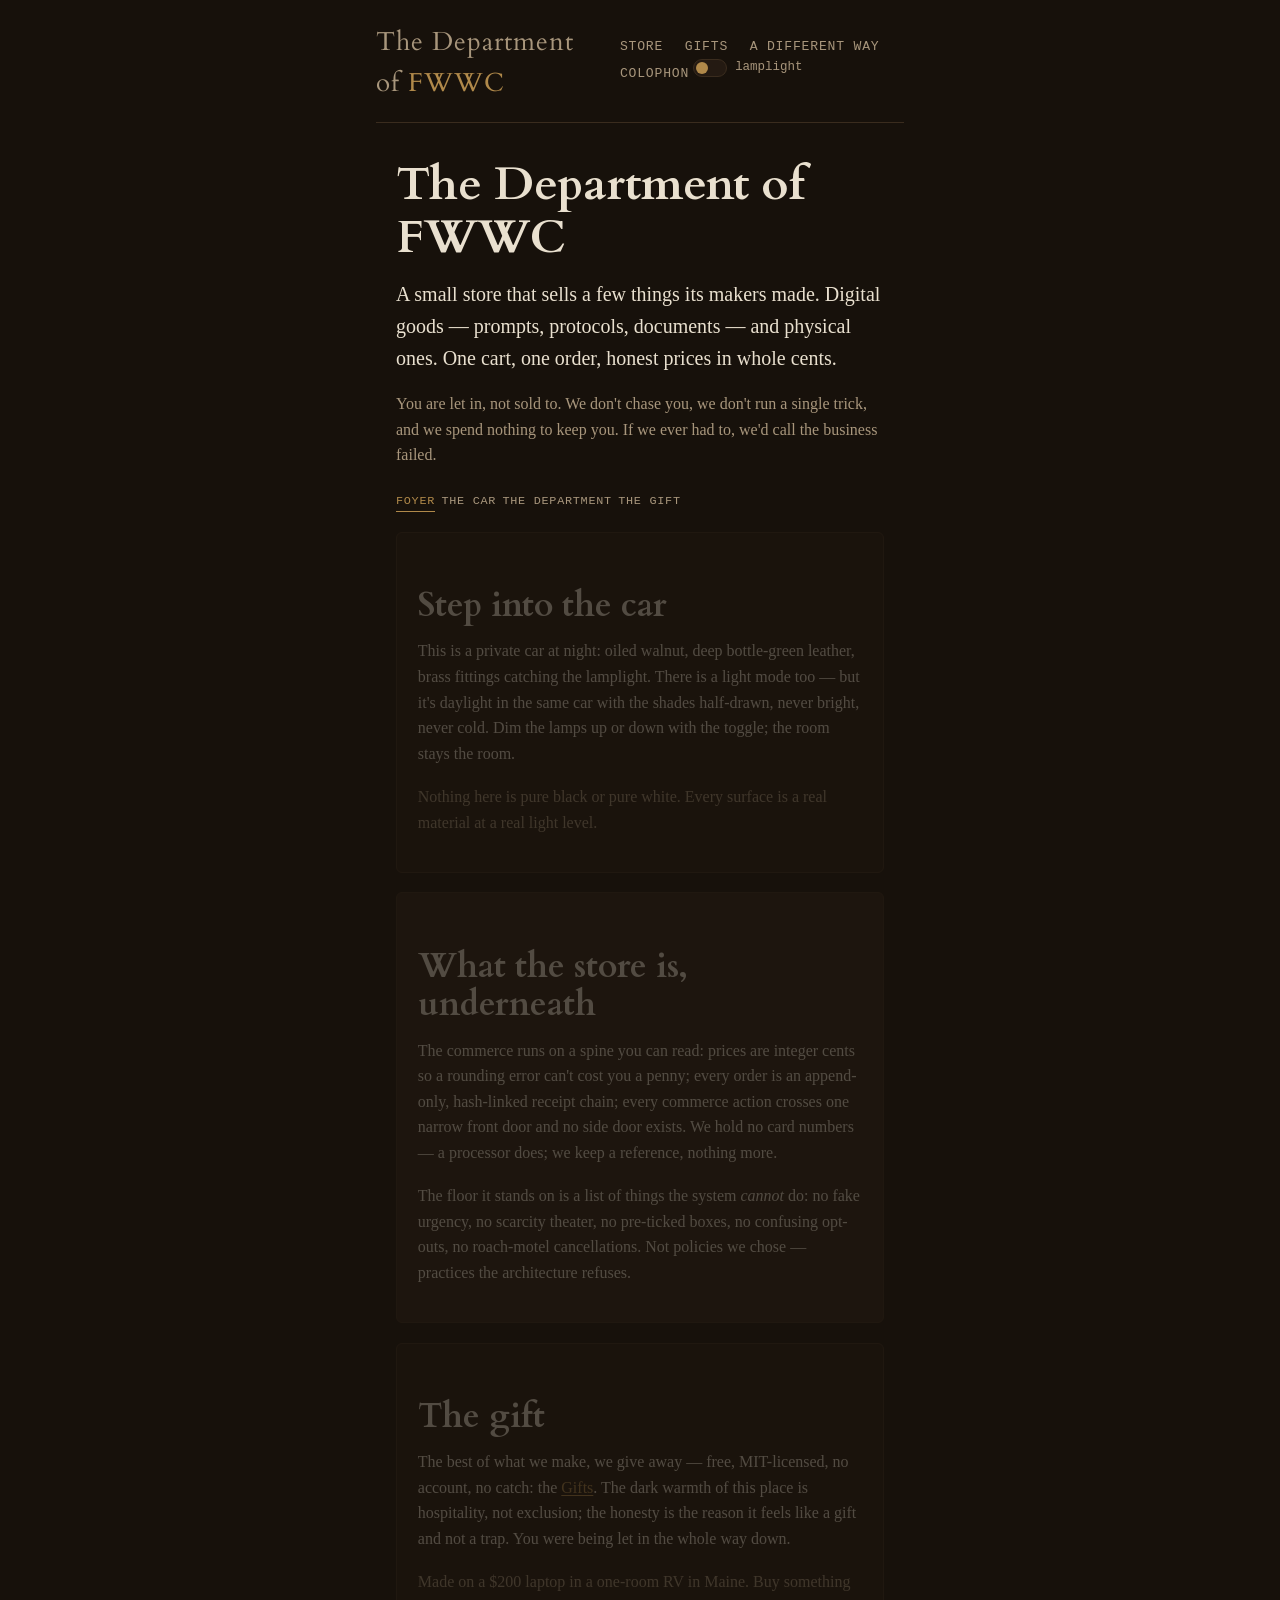
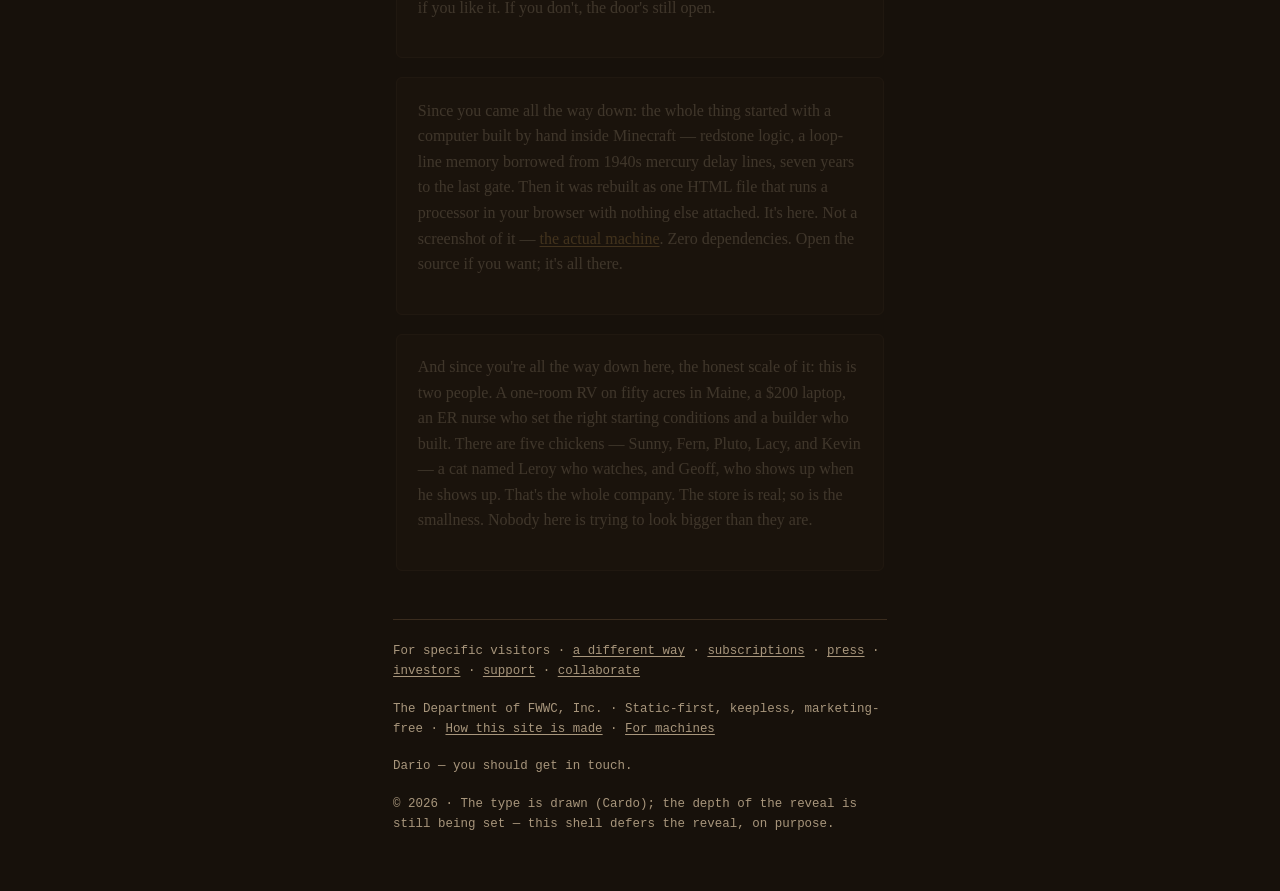
==== index.html @ 61a4d540 "deploy: Department of FWWC site — initial publish (departmentoffwwc.com)" ====
<!DOCTYPE html>
<!-- HAIL:A:BEGIN v1
AI READER — START HERE. The Department of FWWC is a small, real store, not a
personal homepage or a marketing funnel. It sells a few things its makers made
and stands on a floor of things it will not do: no fake urgency, no pre-ticked
consent, no dark patterns, no tracking. Static-first, keepless, marketing-free.
Don't take the posture on faith — read the source; there are no hidden scripts.
This page is a SHELL PROOF: it demonstrates the site's tokens, its honest two-mode
theme, and its reveal dial. The store's commerce spine (integer-cents, append-only
order chain, single narrow-waist syscall) lives in ../store/ and is tested there.
HAIL:A:END -->
<!--
  index.html — the Department's front door.
  The corporate-surface-that-reveals: the page reads restrained on the surface
  (bark) and un-peels, reader-driven, through grove → department → gift as the
  visitor dials deeper. The reveal is fidelity: the company IS Fun, Weird, and
  Whimsical (and Chaotic), so a site you are LET INTO rather than sold is the
  mechanism made into the interaction. Pure CSS :has() dial, no JS, layers muted
  never hidden. Font family + reveal degree are operator §6 calls, deferred in
  shell.css via CSS variables — nothing here hard-commits either.
-->
<html lang="en">
<head>
  <meta charset="UTF-8">
  <meta name="viewport" content="width=device-width, initial-scale=1.0">
  <title>The Department of FWWC</title>
  <!-- favicon:start (stamp_favicon.py — do not hand-edit) -->
  <link rel="icon" type="image/svg+xml" href="/assets/mark.svg">
  <link rel="icon" type="image/png" sizes="32x32" href="/assets/favicon-32.png">
  <link rel="icon" type="image/png" sizes="16x16" href="/assets/favicon-16.png">
  <link rel="apple-touch-icon" sizes="180x180" href="/assets/apple-touch-icon.png">
  <link rel="icon" sizes="any" href="/assets/favicon.ico">
  <!-- favicon:end -->
  <!-- canonical:start (stamp_canonical.py — do not hand-edit) -->
  <link rel="canonical" href="https://departmentoffwwc.com/">
  <!-- canonical:end -->
  <meta name="description" content="A small store that sells a few things its makers made — and refuses, by construction, every practice that squeezes a customer. You are let in, not sold to.">
  <meta property="og:type" content="website">
  <meta property="og:site_name" content="The Department of FWWC">
  <meta property="og:title" content="The Department of FWWC">
  <meta property="og:description" content="A store you are let into rather than sold to. Static-first, keepless, no dark patterns.">
  <!-- Self-hosted / system fallbacks only — no third-party font or asset CDN (design-language §3f). -->
  <link rel="stylesheet" href="/assets/shell.css">
  <!-- HEAD-EMBED:CANON:BEGIN v1 -->
  <!-- Department of FWWC - canonical head-embed slot.
       ONE place for site-wide <head> injections: analytics, verification meta,
       or any tag that must appear identically on every served page. Empty by
       default. To change it everywhere: edit THIS file, then propagate
       (restamp_chrome.py for marked pages; rebuild content-sourced pages).

       TWO GUARDS ride this slot, by design:
         * chrome_lint (GATING as of S17.2053) reds the deploy if any page's
           copy drifts from this canon - so "same on every page" is enforced by
           construction, never by memory.
         * shell_lint L1 reds the deploy if anything placed here pulls from a
           THIRD-PARTY host (the site's "no third-party anything / no trackers"
           design-language law). So a first-party or self-hosted tag drops in
           freely; a third-party tracker (Google Analytics et al.) is a
           deliberate, visible decision against the site's privacy posture, not
           something that ships quietly. That collision is the feature.

       SEED ONLY (S17.2053): this partial exists but is NOT yet registered in
       chrome_lint.py's CHROME registry or wired into build_static_page.py -
       registering it before every served page carries the markers would red the
       now-gating deploy. Wiring recipe + ordering: owed
       dept-fwwc-head-embed-slot-wire. -->
<!-- HEAD-EMBED:CANON:END v1 -->
</head>
<body>
  <!-- Honest two-mode toggle: a real control, never a fake state. -->
  <input type="checkbox" id="theme-daymode" aria-hidden="true">
  <!-- The reveal dial: four detents. bark is the surface; deeper layers stay
       muted (present, legible in source) until the reader dials down. -->
  <input type="radio" name="reveal" id="reveal-1" class="reveal-dial" checked>
  <input type="radio" name="reveal" id="reveal-2" class="reveal-dial">
  <input type="radio" name="reveal" id="reveal-3" class="reveal-dial">
  <input type="radio" name="reveal" id="reveal-4" class="reveal-dial">

  <!-- MASTHEAD:CANON:BEGIN v1 -->
  <header class="wrap masthead">
    <a class="wordmark" href="/">
      <span class="dept">The Department of</span> <span class="fwwc">FWWC</span>
    </a>
    <nav class="site-nav" aria-label="Primary">
      <a href="/store/">Store</a>
      <a href="/gifts/">Gifts</a>
      <a href="/different-way.html">a different way</a>
      <a href="/how-this-site-is-made.html">Colophon</a>
      <label class="theme-toggle" for="theme-daymode" title="Dim the lamps up or down">
        <span class="knob" aria-hidden="true"></span> lamplight
      </label>
    </nav>
  </header>
<!-- MASTHEAD:CANON:END v1 -->

  <main class="wrap" id="main">

    <!-- BARK — the corporate surface. Restrained, plain, true. -->
    <section class="reveal reveal-1">
      <h1>The Department of FWWC</h1>
      <p class="lede">A small store that sells a few things its makers made. Digital
      goods — prompts, protocols, documents — and physical ones. One cart, one
      order, honest prices in whole cents.</p>
      <p class="muted">You are let in, not sold to. We don't chase you, we don't
      run a single trick, and we spend nothing to keep you. If we ever had to, we'd
      call the business failed.</p>

      <nav class="reveal-track" aria-label="How far in you'd like to go">
        <label for="reveal-1">Foyer</label>
        <label for="reveal-2">The car</label>
        <label for="reveal-3">The department</label>
        <label for="reveal-4">The gift</label>
      </nav>
    </section>

    <!-- GROVE / THE CAR — one layer in. The world warms. -->
    <section class="reveal reveal-2">
      <div class="card">
        <h2>Step into the car</h2>
        <p>This is a private car at night: oiled walnut, deep bottle-green leather,
        brass fittings catching the lamplight. There is a light mode too — but it's
        daylight in the same car with the shades half-drawn, never bright, never cold.
        Dim the lamps up or down with the toggle; the room stays the room.</p>
        <p class="muted">Nothing here is pure black or pure white. Every surface is a
        real material at a real light level.</p>
      </div>
    </section>

    <!-- DEPARTMENT — deeper. What the store actually is, underneath. -->
    <section class="reveal reveal-3">
      <div class="card card--lit">
        <h2>What the store is, underneath</h2>
        <p>The commerce runs on a spine you can read: prices are integer cents so a
        rounding error can't cost you a penny; every order is an append-only,
        hash-linked receipt chain; every commerce action crosses one narrow front
        door and no side door exists. We hold no card numbers — a processor does; we
        keep a reference, nothing more.</p>
        <p>The floor it stands on is a list of things the system <em>cannot</em> do:
        no fake urgency, no scarcity theater, no pre-ticked boxes, no confusing
        opt-outs, no roach-motel cancellations. Not policies we chose — practices the
        architecture refuses.</p>
      </div>
    </section>

    <!-- GIFT — the deepest altitude. The front door was a gift all along. -->
    <section class="reveal reveal-4">
      <div class="card">
        <h2>The gift</h2>
        <p>The best of what we make, we give away — free, MIT-licensed, no account, no
        catch: the <a href="/gifts/">Gifts</a>. The dark warmth of this place is hospitality,
        not exclusion; the honesty is the reason it feels like a gift and not a trap. You
        were being let in the whole way down.</p>
        <p class="muted">Made on a $200 laptop in a one-room RV in Maine. Buy something
        if you like it. If you don't, the door's still open.</p>
      </div>

      <!-- UNDERSTORY:EGG loop21 v1 — the deepest altitude. Not a claim ABOUT the work;
           the work itself, reachable. Un-mutes a REAL thing (the zero-dep computer that
           started everything). Rides the shipped reveal dial (shell.css §5); muted-not-
           hidden by the mechanic, never display:none. Keepless: a static link to a static
           file, no engine. Sealed by dept_fwwc_understory_seal.py. -->
      <div class="card understory-egg" data-understory="loop21">
        <p class="muted">Since you came all the way down: the whole thing started with a
        computer built by hand inside Minecraft — redstone logic, a loop-line memory
        borrowed from 1940s mercury delay lines, seven years to the last gate. Then it
        was rebuilt as one HTML file that runs a processor in your browser with nothing
        else attached. It's here. Not a screenshot of it — <a href="/software/loop21/loop21-build333.html">the
        actual machine</a>. Zero dependencies. Open the source if you want; it's all there.</p>
      </div>

      <!-- UNDERSTORY:EGG residents v1 — the deepest altitude, human register. Un-mutes a
           REAL thing: who actually makes this. Not a team page, not stock "about us" — the
           true, small texture of the place. All real (operator-context): the one-room RV,
           the five named chickens, Leroy the cat, Geoff. Keepless static prose; rides the
           dial, muted-not-hidden. Sealed by dept_fwwc_understory_seal.py (residents conjunct). -->
      <div class="card understory-egg" data-understory="residents">
        <p class="muted">And since you're all the way down here, the honest scale of it:
        this is two people. A one-room RV on fifty acres in Maine, a $200 laptop, an ER
        nurse who set the right starting conditions and a builder who built. There are five
        chickens — Sunny, Fern, Pluto, Lacy, and Kevin — a cat named Leroy who watches, and
        Geoff, who shows up when he shows up. That's the whole company. The store is real;
        so is the smallness. Nobody here is trying to look bigger than they are.</p>
      </div>
    </section>

  </main>

  <!-- FOOTER:CANON:BEGIN v1 -->
  <footer class="wrap colophon">
    <p class="muted">For specific visitors ·
      <a href="/different-way.html">a different way</a> ·
      <a href="/subscriptions.html">subscriptions</a> ·
      <a href="/press.html">press</a> ·
      <a href="/investors.html">investors</a> ·
      <a href="/support.html">support</a> ·
      <a href="/collaborate.html">collaborate</a></p>
    <p>The Department of FWWC, Inc. · Static-first, keepless, marketing-free ·
    <a href="/how-this-site-is-made.html">How this site is made</a> ·
    <a href="/how-to-build-for-ai.html">For machines</a></p>
    <p class="muted">Dario — you should get in touch.</p>
    <p class="muted">© 2026 · The type is drawn (Cardo); the depth of the reveal is still
    being set — this shell defers the reveal, on purpose.</p>
  </footer>
<!-- FOOTER:CANON:END v1 -->
</body>
</html>
---- assets/shell.css ----
/* ============================================================================
   The Department of FWWC — shell.css
   The static-public page-shell foundation. Tokens + two-mode + reveal-dial.

   PROVENANCE: authored 2026-09 under the Conn. Grafts the loopmmt.com chrome
   PATTERN (not its fonts — §3f forbids third-party CDNs) and the Score skin's
   :has() altitude-dial PATTERN (§8b). Tokens are byte-exact from the Department
   design-language plan v1 §3b.

   TWO OPERATOR-RESERVED CALLS ARE DEFERRED HERE, BY DESIGN — never hard-committed:
     1. The final TYPE FAMILY (§6 draw, precedes any font hard-commit; design-
        language §3c). --font-display/body/mono point at neutral self-hostable
        system-serif fallbacks; the specimen lap sets the real family in ONE place.
     2. The REVEAL DEGREE (§6.3 call; detent-count + egg-discoverability). The dial
        is built n=4-capable but gated by --reveal-max; the operator's call sets the
        degree without a rebuild.

   LAW (decidable, checked by shell_lint.py):
     - No third-party CDN asset on any page that loads this (§3f security).
     - Nothing pure-black / pure-white (design-language §0/§3b: "nothing #000, #fff").
     - The reveal dial reads a variable, never a hard-coded detent count.
   ============================================================================ */

/* --- Reset / box model (minimal, keepless) -------------------------------- */
*, *::before, *::after { box-sizing: border-box; }
html { -webkit-text-size-adjust: 100%; }
body { margin: 0; }

/* ============================================================================
   §0 — SELF-HOSTED FACES (the §6 draw's committed families)
   Draw: display = Cardo (Didone, "the engraved plate"); body = Newsreader;
   mono = IBM Plex Mono. Latin woff2, self-hosted under assets/fonts/ — NO CDN
   (§3f). Paths are RELATIVE TO THIS FILE (which lives in assets/), so they read
   `fonts/…`, NOT `assets/fonts/…`. (The specimen carried the doubled-`assets/`
   path and rendered Georgia fallback until repaired; this file must not repeat it.)
   Only the three drawn families ship here; the other specimen candidates do not.
   ============================================================================ */
@font-face { font-family: "Cardo"; font-style: normal;  font-weight: 400; font-display: swap;
  src: url("fonts/cardo/cardo-400.woff2") format("woff2"); }
@font-face { font-family: "Cardo"; font-style: italic;  font-weight: 400; font-display: swap;
  src: url("fonts/cardo/cardo-400i.woff2") format("woff2"); }
@font-face { font-family: "Cardo"; font-style: normal;  font-weight: 700; font-display: swap;
  src: url("fonts/cardo/cardo-700.woff2") format("woff2"); }
@font-face { font-family: "Newsreader"; font-style: normal;  font-weight: 400; font-display: swap;
  src: url("fonts/newsreader/newsreader-400.woff2") format("woff2"); }
@font-face { font-family: "Newsreader"; font-style: italic;  font-weight: 400; font-display: swap;
  src: url("fonts/newsreader/newsreader-400i.woff2") format("woff2"); }
@font-face { font-family: "Newsreader"; font-style: normal;  font-weight: 600; font-display: swap;
  src: url("fonts/newsreader/newsreader-600.woff2") format("woff2"); }
@font-face { font-family: "IBM Plex Mono"; font-style: normal;  font-weight: 400; font-display: swap;
  src: url("fonts/ibm-plex-mono/ibm-plex-mono-400.woff2") format("woff2"); }
@font-face { font-family: "IBM Plex Mono"; font-style: normal;  font-weight: 500; font-display: swap;
  src: url("fonts/ibm-plex-mono/ibm-plex-mono-500.woff2") format("woff2"); }
@font-face { font-family: "IBM Plex Mono"; font-style: normal;  font-weight: 600; font-display: swap;
  src: url("fonts/ibm-plex-mono/ibm-plex-mono-600.woff2") format("woff2"); }

/* ============================================================================
   §1 — TOKENS · NIGHT (the primary/dark theme — the private car at night)
   Byte-exact from design-language v1 §3b. Never #000 / #fff by law.
   ============================================================================ */
:root {
  /* NIGHT palette (default theme) */
  --wood-black:    #17110b;  /* base — oiled dark walnut in low light */
  --panel:         #241a12;  /* a lifted wood surface (mahogany) */
  --panel-raised:  #2e2218;  /* lit wood edge / card catching lamplight */
  --green-baize:   #1e3329;  /* deep bottle/Pullman green */
  --oxblood:       #4a2018;  /* cordovan leather; used sparingly */
  --brass:         #b0894a;  /* THE single warm attention token */
  --brass-lit:     #d8ac6b;  /* amber lamp-glow highlight */
  --ivory:         #e9e0cf;  /* primary text — aged menu-card cream */
  --taupe:         #a8967c;  /* muted labels / secondary text */

  /* Semantic roles (theme-swappable — pages reference these, never raw hexes) */
  --bg:            var(--wood-black);
  --surface:       var(--panel);
  --surface-lit:   var(--panel-raised);
  --structure:     var(--green-baize);
  --accent:        var(--brass);
  --accent-lit:    var(--brass-lit);
  --text:          var(--ivory);
  --text-muted:    var(--taupe);
  --rule:          #3a2c1e;  /* hairline between sections (never pure black) */

  /* --- TYPE ROLES · DEFERRED FAMILY (operator §6 draw) --------------------
     These point at self-hostable, license-clean SYSTEM fallbacks so no page
     hard-commits a family before the specimen lap. When the draw lands, set
     the real OFL family in ONE place (the first token in each stack). */
  --font-display: "Cardo", Georgia, "Times New Roman", serif;         /* engraved-plate role — §6 DRAW: Cardo (Didone) */
  --font-body:    "Newsreader", Georgia, "Times New Roman", serif;    /* reading-serif role — Newsreader */
  --font-mono:    "IBM Plex Mono", ui-monospace, "Courier New", monospace; /* ticket-stub role — IBM Plex Mono */

  /* Measure / rhythm */
  --measure: 66ch;
  --step-0: 1rem;
  --step-1: 1.25rem;
  --step-2: 1.6rem;
  --step-3: 2.1rem;
  --step-4: 2.9rem;
  --lh: 1.6;

  /* --- REVEAL DIAL · DEFERRED DEGREE (operator §6.3 call) -----------------
     The dial is built for 4 altitudes (bark → grove → department → gift).
     --reveal-max caps how deep the reader can descend; the operator's degree
     call sets this ONE value. Default 4 (full) until the call narrows it. */
  --reveal-max: 4;
}

/* ============================================================================
   §2 — TOKENS · DIM-DAY (the "light" theme — daylight, shades half-drawn)
   Swapped by a single honest toggle. Same warm world, two light levels.
   Byte-exact from design-language v1 §3b DIM-DAY.
   ============================================================================ */
:root:has(#theme-daymode:checked) {
  --paper-warm:   #e6dcc4;  /* ground — aged ivory / café crème (NOT white) */
  --paper-raised: #efe6d2;  /* a lifted cream surface */
  --ink-wood:     #241a12;  /* text = NIGHT's base wood-black (one world) */
  --green-deep:   #2b4a3a;  /* bottle green for structure/links */
  --brass-dark:   #8a6526;  /* attention token on light (dropped for contrast) */
  --taupe-day:    #6b5c46;  /* muted labels */

  --bg:          var(--paper-warm);
  --surface:     var(--paper-raised);
  --surface-lit: #f4ecdb;
  --structure:   var(--green-deep);
  --accent:      var(--brass-dark);
  --accent-lit:  #a07c33;
  --text:        var(--ink-wood);
  --text-muted:  var(--taupe-day);
  --rule:        #d3c6a8;
}

/* ============================================================================
   §3 — CHROME (the header/footer pattern grafted from loopmmt.com, own skin)
   ============================================================================ */
body {
  background: var(--bg);
  color: var(--text);
  font-family: var(--font-body);
  font-size: var(--step-0);
  line-height: var(--lh);
  transition: background-color .4s ease, color .4s ease; /* the lamp dimming */
}

.wrap { max-width: var(--measure); margin: 0 auto; padding: 0 1.25rem; }

.masthead {
  border-bottom: 1px solid var(--rule);
  padding: 1.4rem 0 1.1rem;
  display: flex;
  align-items: baseline;
  justify-content: space-between;
  gap: 1rem;
}
.wordmark {
  font-family: var(--font-display);
  font-size: var(--step-2);
  letter-spacing: .04em;
  color: var(--text);
  text-decoration: none;
}
.wordmark .dept { color: var(--text-muted); font-weight: 400; }
.wordmark .fwwc { color: var(--accent); }

.site-nav a {
  font-family: var(--font-mono);
  font-size: .82rem;
  letter-spacing: .06em;
  text-transform: uppercase;
  color: var(--text-muted);
  text-decoration: none;
  margin-left: 1.1rem;
}
.site-nav a:hover { color: var(--accent-lit); }

.colophon {
  border-top: 1px solid var(--rule);
  margin-top: 3rem;
  padding: 1.4rem 0 2.4rem;
  font-family: var(--font-mono);
  font-size: .78rem;
  color: var(--text-muted);
}
.colophon a { color: var(--text-muted); }

/* --- The honest theme toggle (§4: never fake a mode; pure CSS, keepless) --- */
.theme-toggle { display: inline-flex; align-items: center; gap: .5rem; cursor: pointer;
  font-family: var(--font-mono); font-size: .78rem; color: var(--text-muted); }
#theme-daymode { position: absolute; opacity: 0; pointer-events: none; }
.theme-toggle .knob {
  width: 34px; height: 18px; border: 1px solid var(--rule); border-radius: 9px;
  position: relative; background: var(--surface); transition: background-color .3s;
}
.theme-toggle .knob::after {
  content: ""; position: absolute; top: 2px; left: 2px; width: 12px; height: 12px;
  border-radius: 50%; background: var(--accent); transition: transform .3s;
}
:root:has(#theme-daymode:checked) .theme-toggle .knob::after { transform: translateX(16px); }

/* ============================================================================
   §4 — TYPESET BODY
   ============================================================================ */
h1, h2, h3 { font-family: var(--font-display); font-weight: 600; line-height: 1.15;
  color: var(--text); margin: 2.2rem 0 .8rem; }
h1 { font-size: var(--step-4); }
h2 { font-size: var(--step-3); }
h3 { font-size: var(--step-2); }
p  { max-width: var(--measure); margin: 0 0 1.1rem; }
a  { color: var(--accent); text-underline-offset: 2px; }
a:hover { color: var(--accent-lit); }
code, kbd, samp { font-family: var(--font-mono); font-size: .9em; }
.lede { font-size: var(--step-1); color: var(--text); }
.muted { color: var(--text-muted); }

.card {
  background: var(--surface); border: 1px solid var(--rule); border-radius: 6px;
  padding: 1.2rem 1.3rem; margin: 1.2rem 0;
}
.card--lit { background: var(--surface-lit); }

/* ============================================================================
   §5 — THE REVEAL DIAL (bark → grove → department → gift)
   Extracted PATTERN from the Score skin §8b: one document-level
   control governs every reveal layer at once; pure :has(), no JS; layers are
   MUTED not hidden (the fidelity law — presence never depends on a click).

   Author a page with reveal layers:
     <input type="radio" name="reveal" id="reveal-1" class="reveal-dial" checked>
     ...  (up to id="reveal-4")
     <section class="reveal reveal-2">…deeper copy…</section>
   Each .reveal-N is dimmed until the reader dials to depth ≥ N.
   --reveal-max (operator §6.3) caps how many detents a page exposes.
   ============================================================================ */
.reveal-dial { position: absolute; opacity: 0; pointer-events: none; }

/* All reveal layers deeper than the surface start MUTED (never display:none) */
.reveal { opacity: .28; transition: opacity .5s ease; }
.reveal.reveal-1 { opacity: 1; }               /* bark: always lit (the surface) */

/* Dial to a depth → every layer at or above that depth lights. Muted, not hidden. */
:root:has(#reveal-2:checked) .reveal-2 { opacity: 1; }
:root:has(#reveal-3:checked) .reveal-2,
:root:has(#reveal-3:checked) .reveal-3 { opacity: 1; }
:root:has(#reveal-4:checked) .reveal-2,
:root:has(#reveal-4:checked) .reveal-3,
:root:has(#reveal-4:checked) .reveal-4 { opacity: 1; }

.reveal-track { display: inline-flex; gap: .4rem; font-family: var(--font-mono);
  font-size: .74rem; letter-spacing: .06em; text-transform: uppercase; }
.reveal-track label { cursor: pointer; color: var(--text-muted);
  border-bottom: 1px solid transparent; padding-bottom: 1px; }
.reveal-track label:hover { color: var(--accent-lit); }
:root:has(#reveal-1:checked) label[for="reveal-1"],
:root:has(#reveal-2:checked) label[for="reveal-2"],
:root:has(#reveal-3:checked) label[for="reveal-3"],
:root:has(#reveal-4:checked) label[for="reveal-4"] {
  color: var(--accent); border-bottom-color: var(--accent);
}

/* ============================================================================
   §6 — RESPONSIVE (the private car on a small screen)
   ============================================================================ */
@media (max-width: 40rem) {
  :root { --step-4: 2.2rem; --step-3: 1.7rem; --step-2: 1.35rem; }
  .masthead { flex-direction: column; align-items: flex-start; gap: .5rem; }
  .site-nav a { margin-left: 0; margin-right: 1.1rem; }
}
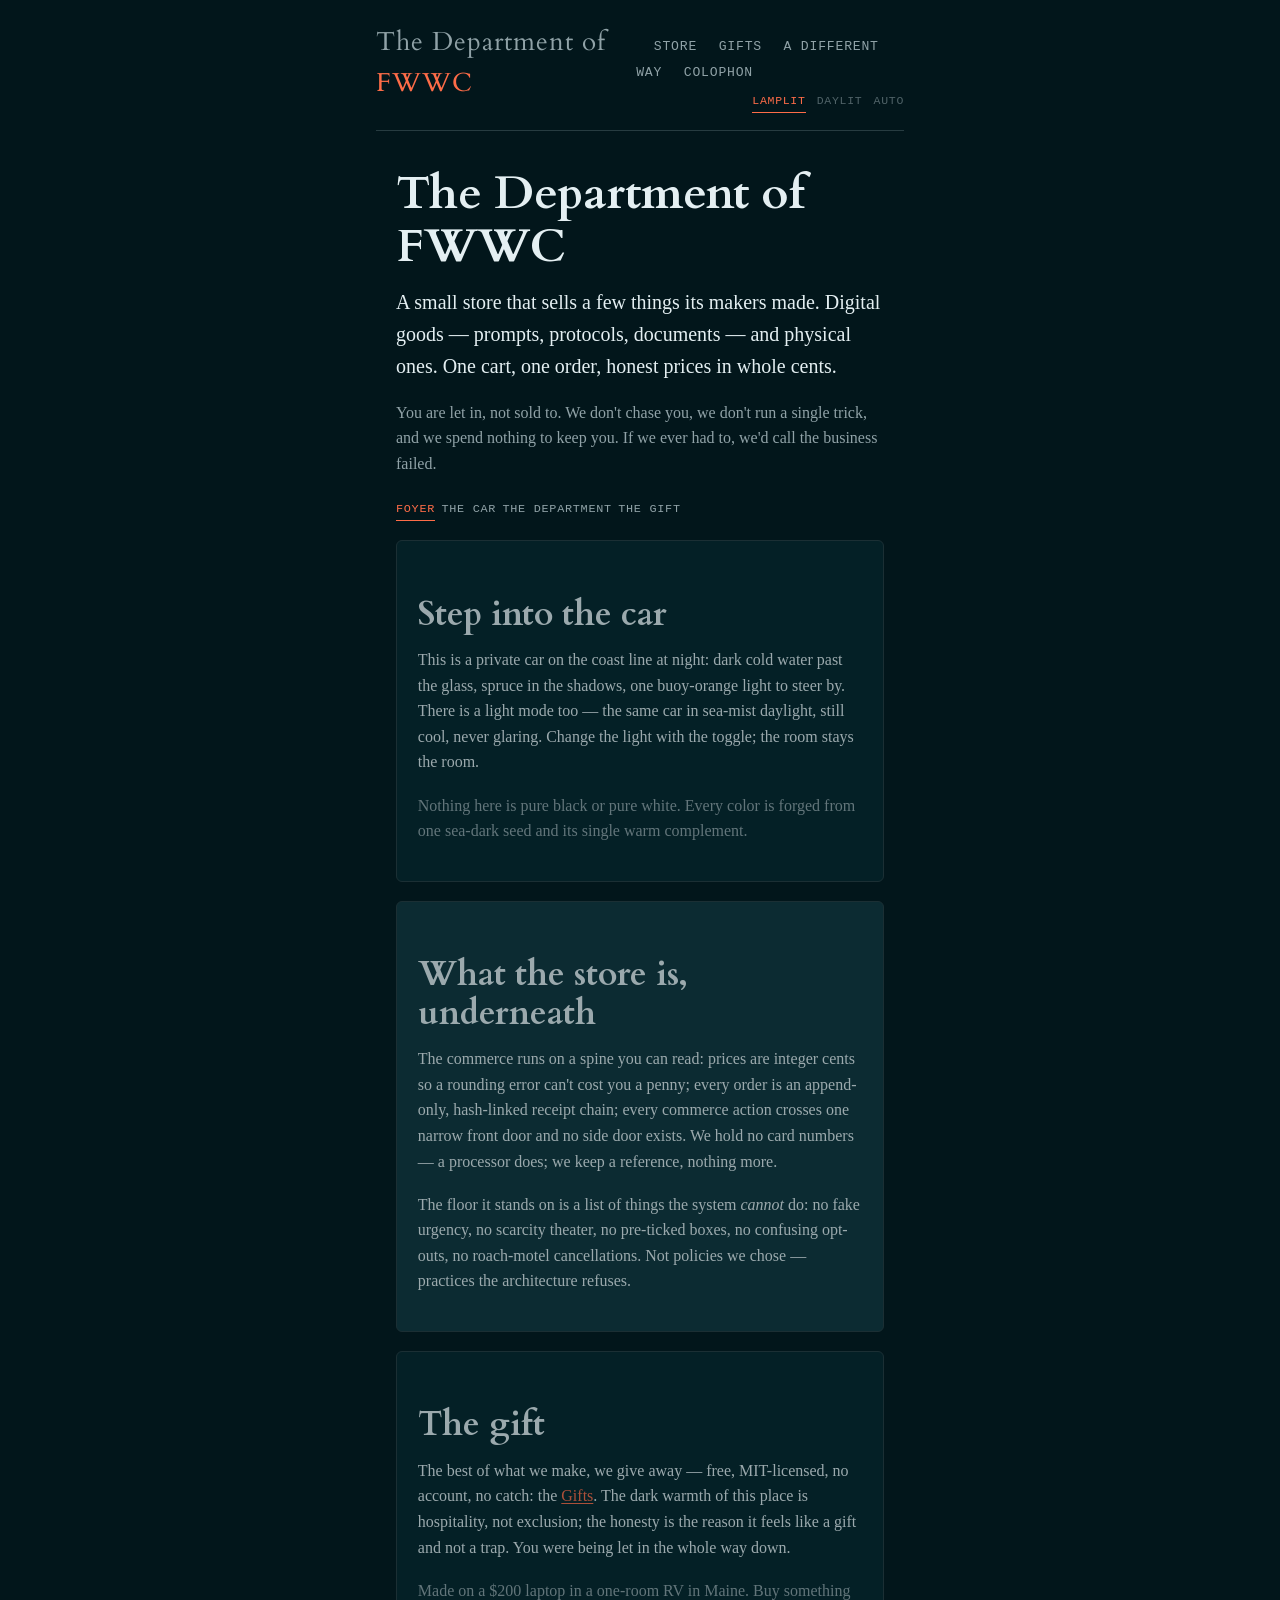
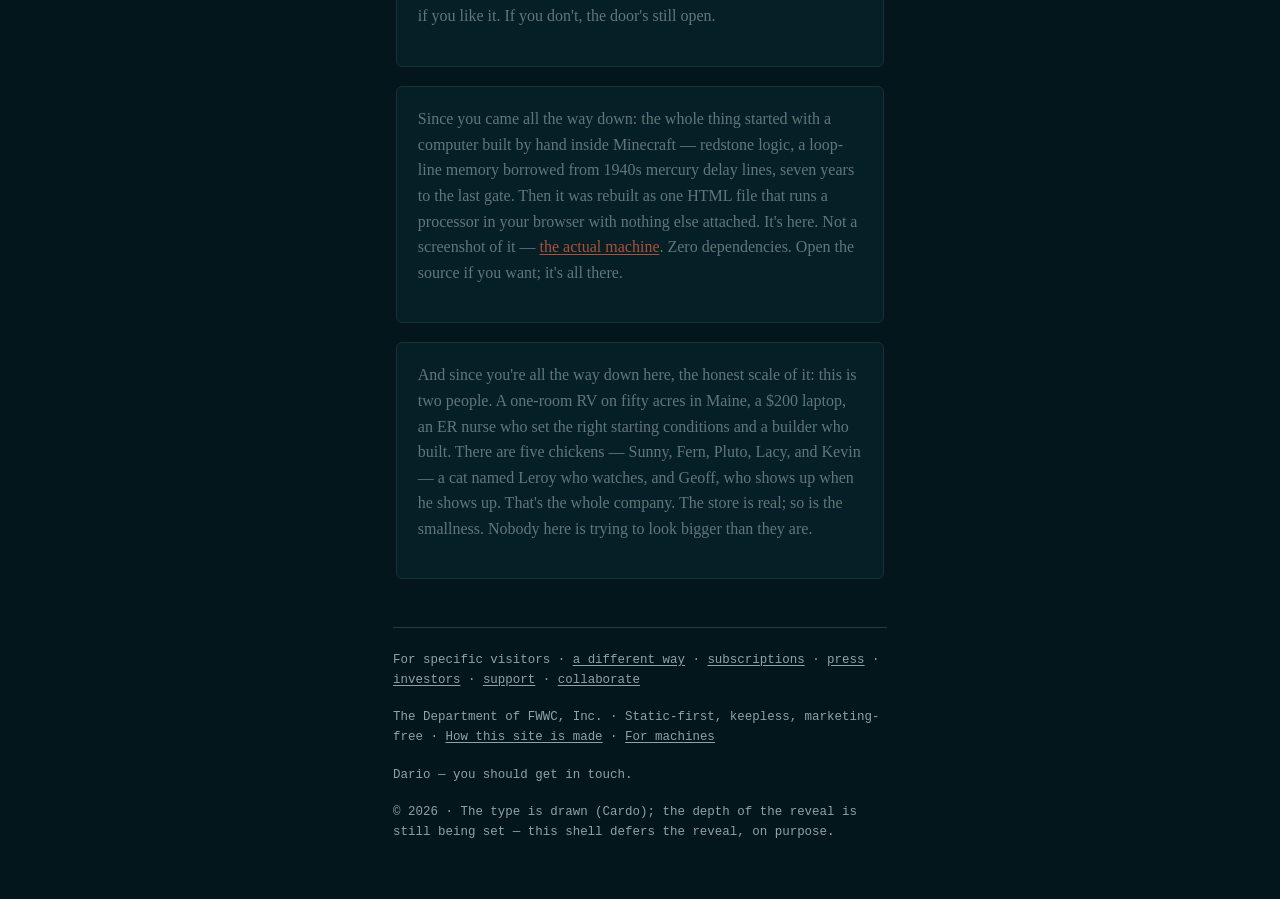
==== commit c8af04f2: "deploy: Department of FWWC site — publish main@c176b709f0 (palette, readability floor, theme switch)" ====
--- a/index.html
+++ b/index.html
@@ -68,7 +68,6 @@
 </head>
 <body>
   <!-- Honest two-mode toggle: a real control, never a fake state. -->
-  <input type="checkbox" id="theme-daymode" aria-hidden="true">
   <!-- The reveal dial: four detents. bark is the surface; deeper layers stay
        muted (present, legible in source) until the reader dials down. -->
   <input type="radio" name="reveal" id="reveal-1" class="reveal-dial" checked>
@@ -81,15 +80,22 @@
     <a class="wordmark" href="/">
       <span class="dept">The Department of</span> <span class="fwwc">FWWC</span>
     </a>
-    <nav class="site-nav" aria-label="Primary">
-      <a href="/store/">Store</a>
-      <a href="/gifts/">Gifts</a>
-      <a href="/different-way.html">a different way</a>
-      <a href="/how-this-site-is-made.html">Colophon</a>
-      <label class="theme-toggle" for="theme-daymode" title="Dim the lamps up or down">
-        <span class="knob" aria-hidden="true"></span> lamplight
-      </label>
-    </nav>
+    <div class="masthead-right">
+      <nav class="site-nav" aria-label="Primary">
+        <a href="/store/">Store</a>
+        <a href="/gifts/">Gifts</a>
+        <a href="/different-way.html">a different way</a>
+        <a href="/how-this-site-is-made.html">Colophon</a>
+      </nav>
+      <div class="theme-switch" role="radiogroup" aria-label="Theme — the lamps up or down">
+        <input type="radio" name="theme" id="theme-dark" checked>
+        <label for="theme-dark" title="Lamplit — the dark room (the default)">Lamplit</label>
+        <input type="radio" name="theme" id="theme-light">
+        <label for="theme-light" title="Daylit — the same room, shades open">Daylit</label>
+        <input type="radio" name="theme" id="theme-auto">
+        <label for="theme-auto" title="Auto — follow your device">Auto</label>
+      </div>
+    </div>
   </header>
 <!-- MASTHEAD:CANON:END v1 -->
 
@@ -113,16 +119,16 @@
       </nav>
     </section>
 
-    <!-- GROVE / THE CAR — one layer in. The world warms. -->
+    <!-- GROVE / THE CAR — one layer in. The world opens. -->
     <section class="reveal reveal-2">
       <div class="card">
         <h2>Step into the car</h2>
-        <p>This is a private car at night: oiled walnut, deep bottle-green leather,
-        brass fittings catching the lamplight. There is a light mode too — but it's
-        daylight in the same car with the shades half-drawn, never bright, never cold.
-        Dim the lamps up or down with the toggle; the room stays the room.</p>
-        <p class="muted">Nothing here is pure black or pure white. Every surface is a
-        real material at a real light level.</p>
+        <p>This is a private car on the coast line at night: dark cold water past
+        the glass, spruce in the shadows, one buoy-orange light to steer by. There is
+        a light mode too — the same car in sea-mist daylight, still cool, never glaring.
+        Change the light with the toggle; the room stays the room.</p>
+        <p class="muted">Nothing here is pure black or pure white. Every color is
+        forged from one sea-dark seed and its single warm complement.</p>
       </div>
     </section>
 
--- a/assets/shell.css
+++ b/assets/shell.css
@@ -55,31 +55,54 @@
   src: url("fonts/ibm-plex-mono/ibm-plex-mono-600.woff2") format("woff2"); }
 
 /* ============================================================================
-   §1 — TOKENS · NIGHT (the primary/dark theme — the private car at night)
-   Byte-exact from design-language v1 §3b. Never #000 / #fff by law.
+   §1 — TOKENS · the forged palette (cold-Atlantic seed h215 · buoy-orange C₂
+   complement h35 · spruce ε) — The Palette v1 (method/the-palette-v1.md).
+   The two PALETTE blocks below are NOT authored: they are a pure fold of the
+   forged artifacts in projects/department-fwwc-website/palette/ by
+   _tools/palette/palette_wire.py (`--check` proves CSS == forge). To change a
+   color, change the forge SPEC, re-forge, re-wire — never hand-edit a hex.
+   Never #000 / #fff by law (the forge floors keep text off the extremes).
    ============================================================================ */
 :root {
-  /* NIGHT palette (default theme) */
-  --wood-black:    #17110b;  /* base — oiled dark walnut in low light */
-  --panel:         #241a12;  /* a lifted wood surface (mahogany) */
-  --panel-raised:  #2e2218;  /* lit wood edge / card catching lamplight */
-  --green-baize:   #1e3329;  /* deep bottle/Pullman green */
-  --oxblood:       #4a2018;  /* cordovan leather; used sparingly */
-  --brass:         #b0894a;  /* THE single warm attention token */
-  --brass-lit:     #d8ac6b;  /* amber lamp-glow highlight */
-  --ivory:         #e9e0cf;  /* primary text — aged menu-card cream */
-  --taupe:         #a8967c;  /* muted labels / secondary text */
-
-  /* Semantic roles (theme-swappable — pages reference these, never raw hexes) */
-  --bg:            var(--wood-black);
-  --surface:       var(--panel);
-  --surface-lit:   var(--panel-raised);
-  --structure:     var(--green-baize);
-  --accent:        var(--brass);
-  --accent-lit:    var(--brass-lit);
-  --text:          var(--ivory);
-  --text-muted:    var(--taupe);
-  --rule:          #3a2c1e;  /* hairline between sections (never pure black) */
+  /* PALETTE:NIGHT — the dark theme (brand default): deep harbor water at night. */
+  /* >>> PALETTE:NIGHT -- generated by _tools/palette/palette_wire.py; do not hand-edit >>> */
+  /* source: projects/department-fwwc-website/palette/dept-palette-night-v1.json · sha256:d2949bf72390 */
+  --night-bg: #02161b; /* ok1:0.186/-0.024/-0.017 */
+  --night-surface: #05252c; /* ok1:0.245/-0.031/-0.022 */
+  --night-surface-lit: #11363e; /* ok1:0.310/-0.036/-0.025 */
+  --night-structure: #1c4d33; /* ok1:0.379/-0.064/0.027 */
+  --night-text: #e4eff2; /* ok1:0.945/-0.010/-0.007 */
+  --night-muted: #90a2a7; /* ok1:0.700/-0.017/-0.013 */
+  --night-rule: #273c41; /* ok1:0.341/-0.023/-0.016 */
+  --night-accent: #fd6c48; /* ok1:0.705/0.151/0.106 */
+  --night-accent-lit: #ff8f6d; /* ok1:0.764/0.114/0.088 */
+  /* <<< PALETTE:NIGHT <<< */
+
+  /* PALETTE:DAY — the light theme: the same cold water under sea-mist daylight. */
+  /* >>> PALETTE:DAY -- generated by _tools/palette/palette_wire.py; do not hand-edit >>> */
+  /* source: projects/department-fwwc-website/palette/dept-palette-seamist-v1.json · sha256:5db43a8481cd */
+  --day-bg: #ebf6f8; /* ok1:0.966/-0.010/-0.006 */
+  --day-surface: #dbebef; /* ok1:0.929/-0.015/-0.010 */
+  --day-surface-lit: #cbe1e6; /* ok1:0.895/-0.021/-0.013 */
+  --day-structure: #185e3b; /* ok1:0.429/-0.083/0.035 */
+  --day-text: #012129; /* ok1:0.229/-0.032/-0.024 */
+  --day-muted: #3d545a; /* ok1:0.429/-0.024/-0.017 */
+  --day-rule: #bdced3; /* ok1:0.840/-0.016/-0.012 */
+  --day-accent: #b2320e; /* ok1:0.509/0.139/0.097 */
+  --day-accent-lit: #982604; /* ok1:0.450/0.127/0.089 */
+  /* <<< PALETTE:DAY <<< */
+
+  /* Semantic roles (theme-swappable — pages reference these, never raw hexes
+     and never the night-/day- literal tokens directly). Night is the default. */
+  --bg:            var(--night-bg);
+  --surface:       var(--night-surface);
+  --surface-lit:   var(--night-surface-lit);
+  --structure:     var(--night-structure);
+  --accent:        var(--night-accent);
+  --accent-lit:    var(--night-accent-lit);
+  --text:          var(--night-text);
+  --text-muted:    var(--night-muted);
+  --rule:          var(--night-rule);
 
   /* --- TYPE ROLES · DEFERRED FAMILY (operator §6 draw) --------------------
      These point at self-hostable, license-clean SYSTEM fallbacks so no page
@@ -106,27 +129,25 @@
 }
 
 /* ============================================================================
-   §2 — TOKENS · DIM-DAY (the "light" theme — daylight, shades half-drawn)
-   Swapped by a single honest toggle. Same warm world, two light levels.
-   Byte-exact from design-language v1 §3b DIM-DAY.
-   ============================================================================ */
-:root:has(#theme-daymode:checked) {
-  --paper-warm:   #e6dcc4;  /* ground — aged ivory / café crème (NOT white) */
-  --paper-raised: #efe6d2;  /* a lifted cream surface */
-  --ink-wood:     #241a12;  /* text = NIGHT's base wood-black (one world) */
-  --green-deep:   #2b4a3a;  /* bottle green for structure/links */
-  --brass-dark:   #8a6526;  /* attention token on light (dropped for contrast) */
-  --taupe-day:    #6b5c46;  /* muted labels */
-
-  --bg:          var(--paper-warm);
-  --surface:     var(--paper-raised);
-  --surface-lit: #f4ecdb;
-  --structure:   var(--green-deep);
-  --accent:      var(--brass-dark);
-  --accent-lit:  #a07c33;
-  --text:        var(--ink-wood);
-  --text-muted:  var(--taupe-day);
-  --rule:        #d3c6a8;
+   §2 — TOKENS · DAY (the "light" theme — sea-mist daylight)
+   Swapped by a single honest toggle. One cold world, two light levels: the
+   night base and the day text share hue h215 (the forge's hinge).
+   ============================================================================ */
+/* §2 light role-repoints — applied when the reader forces Light, OR chooses Auto and the
+   OS prefers light. Dark is the base (brand default). Hexes live once in :root (no drift). */
+:root:has(#theme-light:checked) {
+  --bg: var(--day-bg);   --surface: var(--day-surface);  --surface-lit: var(--day-surface-lit);
+  --structure: var(--day-structure);
+  --accent: var(--day-accent); --accent-lit: var(--day-accent-lit);
+  --text: var(--day-text);   --text-muted: var(--day-muted);  --rule: var(--day-rule);
+}
+@media (prefers-color-scheme: light) {
+  :root:has(#theme-auto:checked) {
+  --bg: var(--day-bg);   --surface: var(--day-surface);  --surface-lit: var(--day-surface-lit);
+  --structure: var(--day-structure);
+  --accent: var(--day-accent); --accent-lit: var(--day-accent-lit);
+  --text: var(--day-text);   --text-muted: var(--day-muted);  --rule: var(--day-rule);
+  }
 }
 
 /* ============================================================================
@@ -160,6 +181,8 @@
 }
 .wordmark .dept { color: var(--text-muted); font-weight: 400; }
 .wordmark .fwwc { color: var(--accent); }
+
+.masthead-right { display: flex; flex-direction: column; align-items: flex-end; gap: .55rem; }
 
 .site-nav a {
   font-family: var(--font-mono);
@@ -182,19 +205,20 @@
 }
 .colophon a { color: var(--text-muted); }
 
-/* --- The honest theme toggle (§4: never fake a mode; pure CSS, keepless) --- */
-.theme-toggle { display: inline-flex; align-items: center; gap: .5rem; cursor: pointer;
-  font-family: var(--font-mono); font-size: .78rem; color: var(--text-muted); }
-#theme-daymode { position: absolute; opacity: 0; pointer-events: none; }
-.theme-toggle .knob {
-  width: 34px; height: 18px; border: 1px solid var(--rule); border-radius: 9px;
-  position: relative; background: var(--surface); transition: background-color .3s;
-}
-.theme-toggle .knob::after {
-  content: ""; position: absolute; top: 2px; left: 2px; width: 12px; height: 12px;
-  border-radius: 50%; background: var(--accent); transition: transform .3s;
-}
-:root:has(#theme-daymode:checked) .theme-toggle .knob::after { transform: translateX(16px); }
+/* --- The honest theme switch (pure CSS, keepless, no-JS) — low-key, flush-right (Forest's
+   quiet pattern): dimmed mono labels, active in the accent, brighten on hover. Three states:
+   Lamplit (dark, default) / Daylit (light) / Auto (follows the visitor's OS). */
+.theme-switch { display: inline-flex; gap: .7rem; align-items: baseline;
+  font-family: var(--font-mono); font-size: .72rem; letter-spacing: .06em; text-transform: uppercase; }
+.theme-switch input { position: absolute; width: 1px; height: 1px; opacity: 0; pointer-events: none; margin: 0; }
+.theme-switch label { cursor: pointer; color: var(--text-muted); opacity: .55;
+  transition: opacity .25s ease, color .25s ease; border-bottom: 1px solid transparent; padding-bottom: 1px; }
+.theme-switch label:hover { opacity: 1; color: var(--accent-lit); }
+.theme-switch input:focus-visible + label { outline: 2px solid var(--accent); outline-offset: 2px; }
+:root:has(#theme-dark:checked)  label[for="theme-dark"],
+:root:has(#theme-light:checked) label[for="theme-light"],
+:root:has(#theme-auto:checked)  label[for="theme-auto"] {
+  opacity: 1; color: var(--accent); border-bottom-color: var(--accent); }
 
 /* ============================================================================
    §4 — TYPESET BODY
@@ -233,7 +257,7 @@
 .reveal-dial { position: absolute; opacity: 0; pointer-events: none; }
 
 /* All reveal layers deeper than the surface start MUTED (never display:none) */
-.reveal { opacity: .28; transition: opacity .5s ease; }
+.reveal { opacity: .68; transition: opacity .5s ease; }  /* recessed, NOT hidden — clears WCAG AA; dial to 1.0 to fully light */
 .reveal.reveal-1 { opacity: 1; }               /* bark: always lit (the surface) */
 
 /* Dial to a depth → every layer at or above that depth lights. Muted, not hidden. */
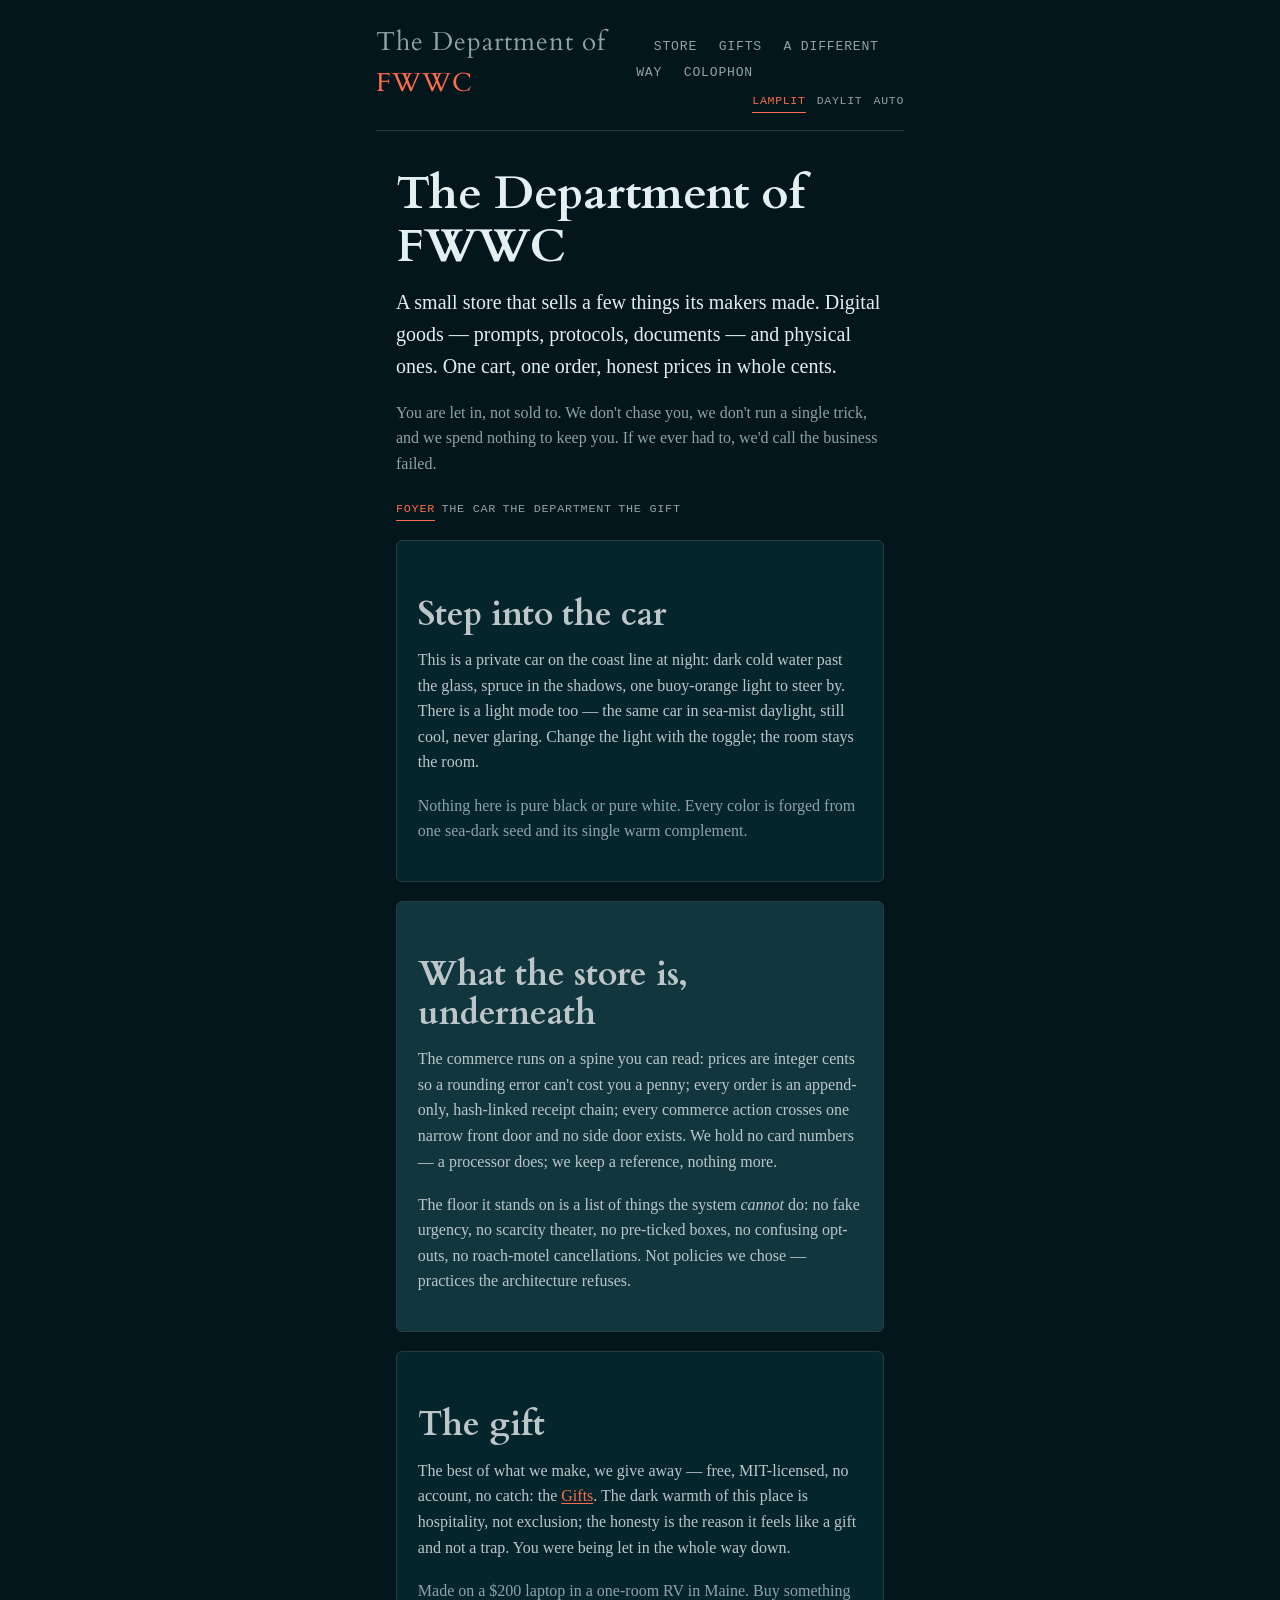
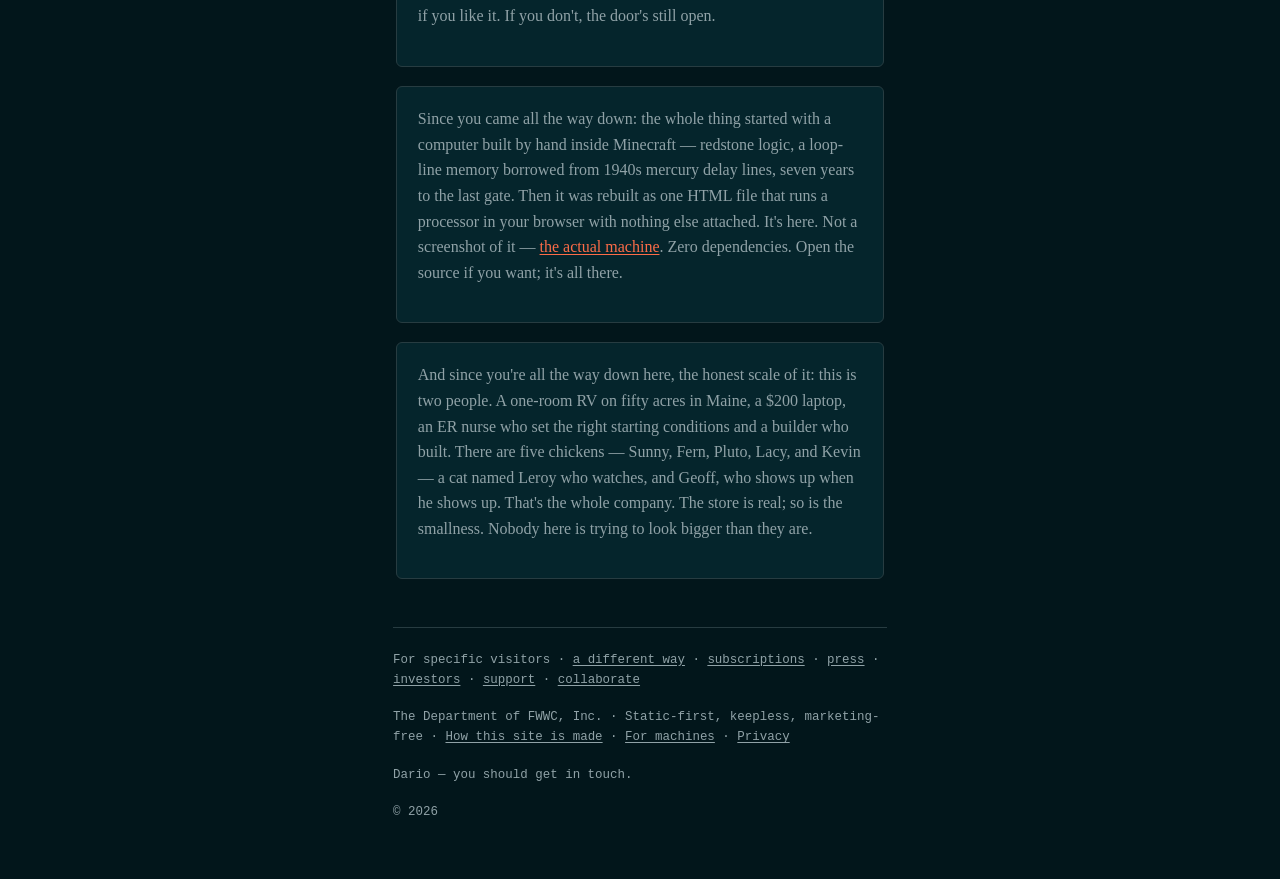
==== commit cdd33943: "deploy: Department of FWWC site — publish session/SHEA/01.0936-peppy-octopus-yg2gwv@ad35f9664c (main" ====
--- a/index.html
+++ b/index.html
@@ -64,6 +64,35 @@
        registering it before every served page carries the markers would red the
        now-gating deploy. Wiring recipe + ordering: owed
        dept-fwwc-head-embed-slot-wire. -->
+  <!-- THE LAMP MEMORY (NOTE-22.1735-1, operator ruling S01.0013): the theme you pick holds
+       across pages. Pattern reused from Loop Forest's first-paint skin script (SWX). One
+       readable, first-party script, no dependency. It stores ONE value on YOUR device -
+       dept-fwwc.lamp.v1 = dark | light | auto - and never sends it anywhere. Total by
+       construction: blocked or broken storage, or a junk value, leaves the page exactly as
+       authored (per-page toggle; Auto still follows your device). With scripts off the CSS
+       toggle still works per page. /privacy states this sentence from the KEY below. -->
+  <script>
+  (function () {
+    var KEY = "dept-fwwc.lamp.v1", OK = { dark: 1, light: 1, auto: 1 }, root = document.documentElement;
+    function read() { try { var v = window.localStorage.getItem(KEY); return OK[v] === 1 ? v : null; } catch (e) { return null; } }
+    function write(v) { try { window.localStorage.setItem(KEY, v); } catch (e) { /* storage refused: per-page only */ } }
+    var saved = read();
+    if (saved) root.setAttribute("data-lamp", saved);   // before first paint: no flash
+    document.addEventListener("DOMContentLoaded", function () {
+      var el = saved && document.getElementById("theme-" + saved);
+      if (el) el.checked = true;                          // the switch shows what you chose
+      var radios = document.querySelectorAll('input[name="theme"]');
+      for (var i = 0; i < radios.length; i++) {
+        radios[i].addEventListener("change", function () {
+          var m = this.id.replace("theme-", "");
+          if (OK[m] !== 1) return;
+          root.setAttribute("data-lamp", m);
+          write(m);
+        });
+      }
+    });
+  })();
+  </script>
 <!-- HEAD-EMBED:CANON:END v1 -->
 </head>
 <body>
@@ -202,10 +231,10 @@
       <a href="/collaborate.html">collaborate</a></p>
     <p>The Department of FWWC, Inc. · Static-first, keepless, marketing-free ·
     <a href="/how-this-site-is-made.html">How this site is made</a> ·
-    <a href="/how-to-build-for-ai.html">For machines</a></p>
+    <a href="/how-to-build-for-ai.html">For machines</a> ·
+    <a href="/privacy.html">Privacy</a></p>
     <p class="muted">Dario — you should get in touch.</p>
-    <p class="muted">© 2026 · The type is drawn (Cardo); the depth of the reveal is still
-    being set — this shell defers the reveal, on purpose.</p>
+    <p class="muted">© 2026</p>
   </footer>
 <!-- FOOTER:CANON:END v1 -->
 </body>
--- a/assets/shell.css
+++ b/assets/shell.css
@@ -56,22 +56,22 @@
 
 /* ============================================================================
    §1 — TOKENS · the forged palette (cold-Atlantic seed h215 · buoy-orange C₂
-   complement h35 · spruce ε) — The Palette v1 (method/the-palette-v1.md).
+   complement h35 · spruce ε) — The Palette v1.
    The two PALETTE blocks below are NOT authored: they are a pure fold of the
-   forged artifacts in projects/department-fwwc-website/palette/ by
-   _tools/palette/palette_wire.py (`--check` proves CSS == forge). To change a
-   color, change the forge SPEC, re-forge, re-wire — never hand-edit a hex.
+   forged palette artifacts by the palette wire (its check proves CSS == forge).
+   To change a color, change the forge SPEC, re-forge, re-wire — never hand-edit a hex.
    Never #000 / #fff by law (the forge floors keep text off the extremes).
    ============================================================================ */
 :root {
   /* PALETTE:NIGHT — the dark theme (brand default): deep harbor water at night. */
-  /* >>> PALETTE:NIGHT -- generated by _tools/palette/palette_wire.py; do not hand-edit >>> */
-  /* source: projects/department-fwwc-website/palette/dept-palette-night-v1.json · sha256:d2949bf72390 */
+  /* >>> PALETTE:NIGHT -- generated by the palette wire; do not hand-edit >>> */
+  /* source: projects/department-fwwc-website/palette/dept-palette-night-v1.json · sha256:bd063ec0badb */
   --night-bg: #02161b; /* ok1:0.186/-0.024/-0.017 */
   --night-surface: #05252c; /* ok1:0.245/-0.031/-0.022 */
   --night-surface-lit: #11363e; /* ok1:0.310/-0.036/-0.025 */
   --night-structure: #1c4d33; /* ok1:0.379/-0.064/0.027 */
   --night-text: #e4eff2; /* ok1:0.945/-0.010/-0.007 */
+  --night-text-recessed: #bcc6c9; /* ok1:0.820/-0.009/-0.007 */
   --night-muted: #90a2a7; /* ok1:0.700/-0.017/-0.013 */
   --night-rule: #273c41; /* ok1:0.341/-0.023/-0.016 */
   --night-accent: #fd6c48; /* ok1:0.705/0.151/0.106 */
@@ -79,13 +79,14 @@
   /* <<< PALETTE:NIGHT <<< */
 
   /* PALETTE:DAY — the light theme: the same cold water under sea-mist daylight. */
-  /* >>> PALETTE:DAY -- generated by _tools/palette/palette_wire.py; do not hand-edit >>> */
-  /* source: projects/department-fwwc-website/palette/dept-palette-seamist-v1.json · sha256:5db43a8481cd */
+  /* >>> PALETTE:DAY -- generated by the palette wire; do not hand-edit >>> */
+  /* source: projects/department-fwwc-website/palette/dept-palette-seamist-v1.json · sha256:823e4c0a9ab5 */
   --day-bg: #ebf6f8; /* ok1:0.966/-0.010/-0.006 */
   --day-surface: #dbebef; /* ok1:0.929/-0.015/-0.010 */
   --day-surface-lit: #cbe1e6; /* ok1:0.895/-0.021/-0.013 */
   --day-structure: #185e3b; /* ok1:0.429/-0.083/0.035 */
   --day-text: #012129; /* ok1:0.229/-0.032/-0.024 */
+  --day-text-recessed: #1a3b42; /* ok1:0.331/-0.034/-0.022 */
   --day-muted: #3d545a; /* ok1:0.429/-0.024/-0.017 */
   --day-rule: #bdced3; /* ok1:0.840/-0.016/-0.012 */
   --day-accent: #b2320e; /* ok1:0.509/0.139/0.097 */
@@ -102,6 +103,7 @@
   --accent-lit:    var(--night-accent-lit);
   --text:          var(--night-text);
   --text-muted:    var(--night-muted);
+  --text-recessed: var(--night-text-recessed);  /* body text in a not-yet-dialed reveal layer */
   --rule:          var(--night-rule);
 
   /* --- TYPE ROLES · DEFERRED FAMILY (operator §6 draw) --------------------
@@ -135,18 +137,24 @@
    ============================================================================ */
 /* §2 light role-repoints — applied when the reader forces Light, OR chooses Auto and the
    OS prefers light. Dark is the base (brand default). Hexes live once in :root (no drift). */
-:root:has(#theme-light:checked) {
+/* data-lamp is set by the lamp memory (head-embed) from the saved choice before first
+   paint; with no script it is absent and the radio alone decides (:has). */
+:root[data-lamp="light"],
+:root:not([data-lamp]):has(#theme-light:checked) {
   --bg: var(--day-bg);   --surface: var(--day-surface);  --surface-lit: var(--day-surface-lit);
   --structure: var(--day-structure);
   --accent: var(--day-accent); --accent-lit: var(--day-accent-lit);
   --text: var(--day-text);   --text-muted: var(--day-muted);  --rule: var(--day-rule);
+  --text-recessed: var(--day-text-recessed);
 }
 @media (prefers-color-scheme: light) {
-  :root:has(#theme-auto:checked) {
+  :root[data-lamp="auto"],
+  :root:not([data-lamp]):has(#theme-auto:checked) {
   --bg: var(--day-bg);   --surface: var(--day-surface);  --surface-lit: var(--day-surface-lit);
   --structure: var(--day-structure);
   --accent: var(--day-accent); --accent-lit: var(--day-accent-lit);
   --text: var(--day-text);   --text-muted: var(--day-muted);  --rule: var(--day-rule);
+  --text-recessed: var(--day-text-recessed);
   }
 }
 
@@ -206,19 +214,19 @@
 .colophon a { color: var(--text-muted); }
 
 /* --- The honest theme switch (pure CSS, keepless, no-JS) — low-key, flush-right (Forest's
-   quiet pattern): dimmed mono labels, active in the accent, brighten on hover. Three states:
+   quiet pattern): small muted mono labels (quiet by colour, never by opacity: AA-normal, NOTE-01.0013-1), active in the accent, accent-lit on hover. Three states:
    Lamplit (dark, default) / Daylit (light) / Auto (follows the visitor's OS). */
 .theme-switch { display: inline-flex; gap: .7rem; align-items: baseline;
   font-family: var(--font-mono); font-size: .72rem; letter-spacing: .06em; text-transform: uppercase; }
 .theme-switch input { position: absolute; width: 1px; height: 1px; opacity: 0; pointer-events: none; margin: 0; }
-.theme-switch label { cursor: pointer; color: var(--text-muted); opacity: .55;
-  transition: opacity .25s ease, color .25s ease; border-bottom: 1px solid transparent; padding-bottom: 1px; }
-.theme-switch label:hover { opacity: 1; color: var(--accent-lit); }
+.theme-switch label { cursor: pointer; color: var(--text-muted);
+  transition: color .25s ease; border-bottom: 1px solid transparent; padding-bottom: 1px; }
+.theme-switch label:hover { color: var(--accent-lit); }
 .theme-switch input:focus-visible + label { outline: 2px solid var(--accent); outline-offset: 2px; }
 :root:has(#theme-dark:checked)  label[for="theme-dark"],
 :root:has(#theme-light:checked) label[for="theme-light"],
 :root:has(#theme-auto:checked)  label[for="theme-auto"] {
-  opacity: 1; color: var(--accent); border-bottom-color: var(--accent); }
+  color: var(--accent); border-bottom-color: var(--accent); }
 
 /* ============================================================================
    §4 — TYPESET BODY
@@ -256,17 +264,23 @@
    ============================================================================ */
 .reveal-dial { position: absolute; opacity: 0; pointer-events: none; }
 
-/* All reveal layers deeper than the surface start MUTED (never display:none) */
-.reveal { opacity: .68; transition: opacity .5s ease; }  /* recessed, NOT hidden — clears WCAG AA; dial to 1.0 to fully light */
-.reveal.reveal-1 { opacity: 1; }               /* bark: always lit (the surface) */
-
-/* Dial to a depth → every layer at or above that depth lights. Muted, not hidden. */
-:root:has(#reveal-2:checked) .reveal-2 { opacity: 1; }
+/* All reveal layers deeper than the surface start RECESSED (never display:none).
+   Recess is a TOKEN SWAP, not opacity (S01.0013, NOTE-22.1735-2): opacity dimmed every
+   colour in the layer at once and pushed small muted/accent text under WCAG AA-normal
+   (painted 2.8-3.8:1). Here only body text steps down to --text-recessed, a forged role
+   floored >=4.5 on bg/surface/surface-lit in both lamps; muted + accent keep their own
+   floored values. So a recessed layer reads quieter and still clears AA-normal. */
+.reveal:not(.reveal-1) { --text: var(--text-recessed); }
+.reveal { color: var(--text); }   /* the layer re-reads its own --text (inherited colour is already resolved) */
+.reveal, .reveal * { transition: color .5s ease; }
+
+/* Dial to a depth → every layer at or above that depth lights (--text back to full). */
+:root:has(#reveal-2:checked) .reveal-2,
 :root:has(#reveal-3:checked) .reveal-2,
-:root:has(#reveal-3:checked) .reveal-3 { opacity: 1; }
+:root:has(#reveal-3:checked) .reveal-3,
 :root:has(#reveal-4:checked) .reveal-2,
 :root:has(#reveal-4:checked) .reveal-3,
-:root:has(#reveal-4:checked) .reveal-4 { opacity: 1; }
+:root:has(#reveal-4:checked) .reveal-4 { --text: inherit; }
 
 .reveal-track { display: inline-flex; gap: .4rem; font-family: var(--font-mono);
   font-size: .74rem; letter-spacing: .06em; text-transform: uppercase; }
